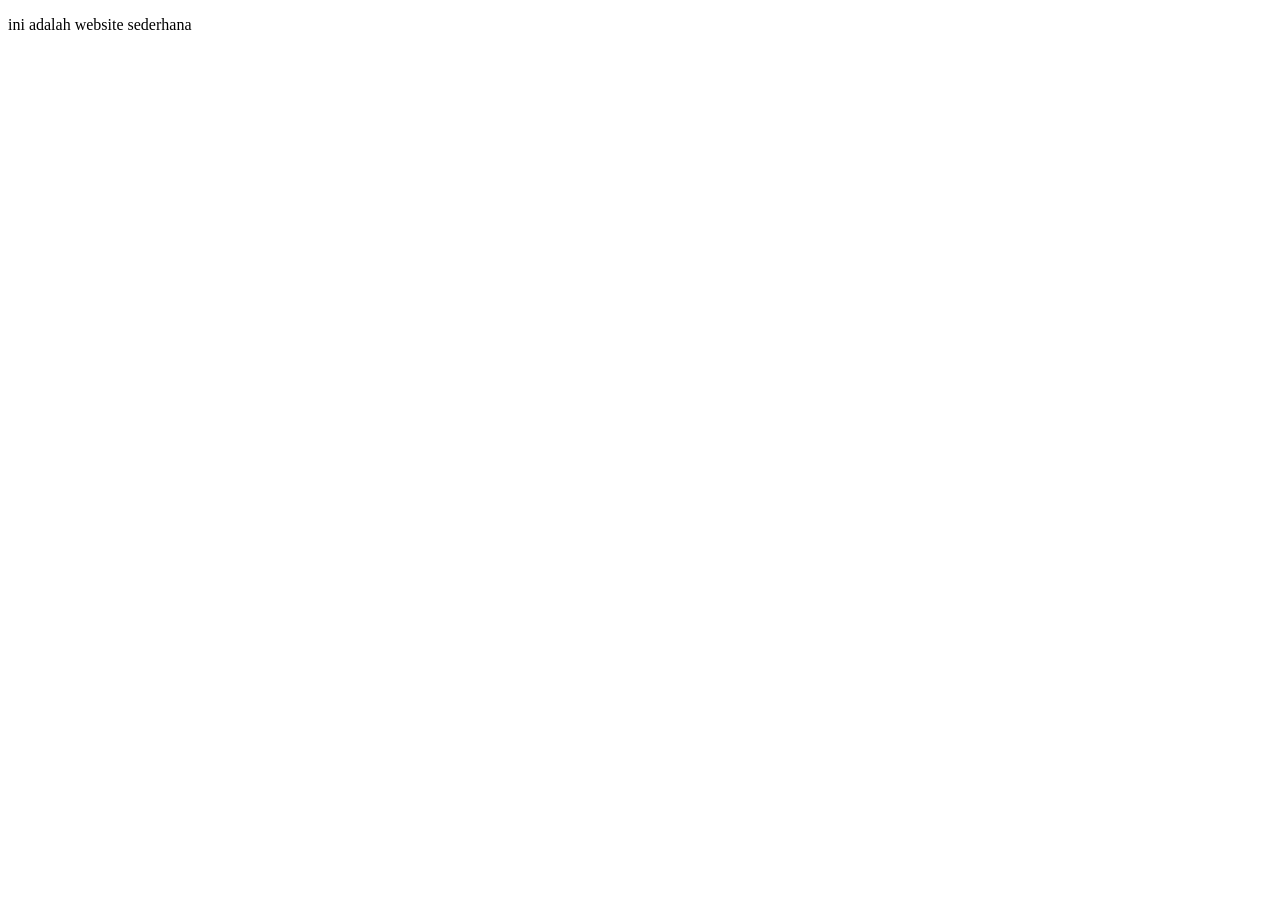
==== about.html @ a8e4a369 "tambahkan contact dan about" ====
<!DOCTYPE html>
<html lang="en">
<head>
    <meta charset="UTF-8">
    <meta name="viewport" content="width=device-width, initial-scale=1.0">
    <title>Document</title>
</head>
<body>
  <p>ini adalah website sederhana</p>  
</body>
</html>
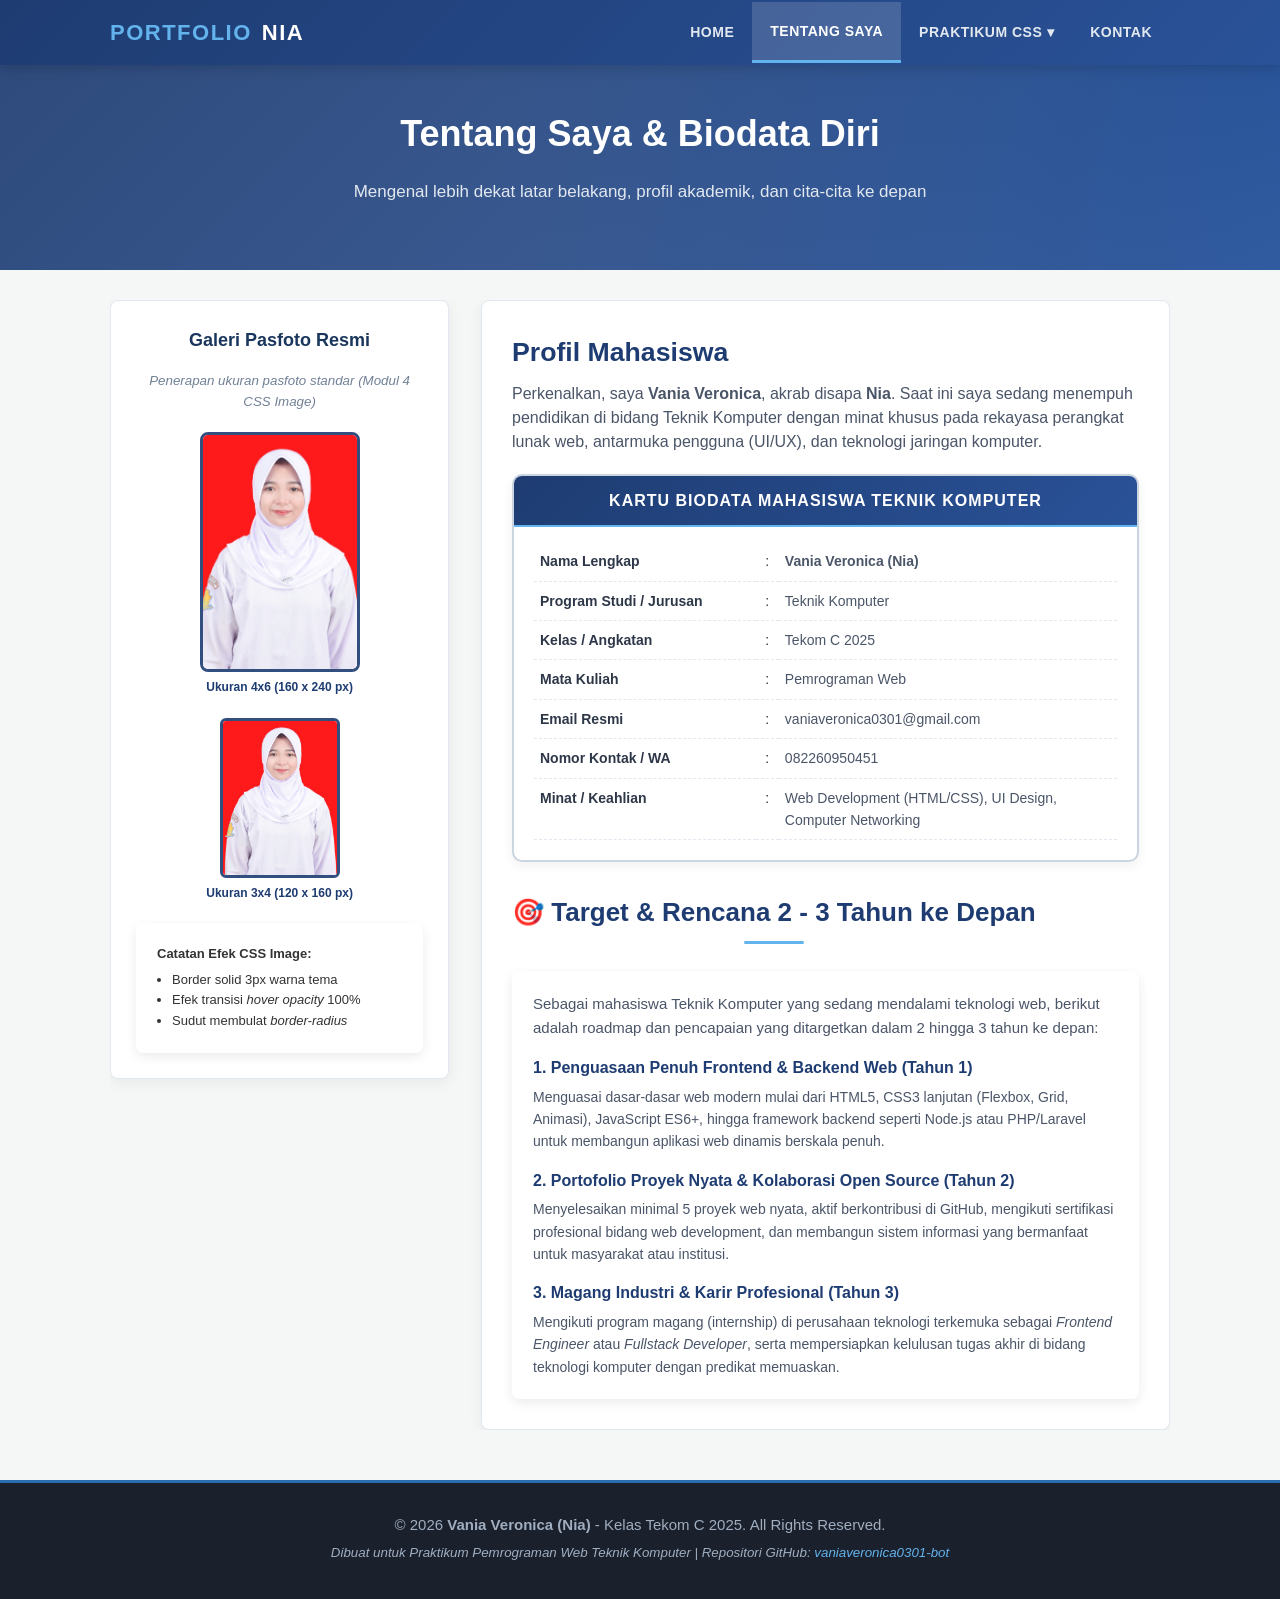
==== commit 7e54e158: "Feat: Implementasi portofolio lengkap sesuai Modul CSS 3, 4, 5, 6 dan pembaruan README.md" ====
--- a/about.html
+++ b/about.html
@@ -1,11 +1,160 @@
 <!DOCTYPE html>
-<html lang="en">
+<html lang="id">
 <head>
     <meta charset="UTF-8">
     <meta name="viewport" content="width=device-width, initial-scale=1.0">
-    <title>Document</title>
+    <title>Tentang Saya - Vania Veronica (Nia)</title>
+    <!-- Menghubungkan file CSS Eksternal (Modul 3 & 4) -->
+    <link rel="stylesheet" href="style.css" type="text/css">
 </head>
 <body>
-  <p>ini adalah website sederhana</p>  
+
+    <!-- Header & Dropdown Navigation Bar (Modul 5 & Modul 6) -->
+    <div id="header-wrapper">
+        <div class="nav-container">
+            <div class="brand-logo">
+                <span>PORTFOLIO</span> NIA
+            </div>
+            <!-- Menu Navigasi Bertingkat (Modul 6) -->
+            <ul id="menu">
+                <li><a href="index.html">Home</a></li>
+                <li><a href="about.html" class="active">Tentang Saya</a></li>
+                <li>
+                    <a href="portfolio.html">Praktikum CSS ▾</a>
+                    <ul>
+                        <li><a href="portfolio.html#modul3">Modul 3 (Selector)</a></li>
+                        <li><a href="portfolio.html#modul4">Modul 4 (CSS Image)</a></li>
+                        <li><a href="portfolio.html#modul5">Modul 5 (Layout)</a></li>
+                        <li><a href="portfolio.html#modul6">Modul 6 (Dropdown)</a></li>
+                    </ul>
+                </li>
+                <li><a href="contact.html">Kontak</a></li>
+            </ul>
+        </div>
+    </div>
+
+    <!-- Hero Section / Sub-Header -->
+    <div id="hero" style="padding: 40px 20px;">
+        <div class="hero-content">
+            <h1>Tentang Saya & Biodata Diri</h1>
+            <p>Mengenal lebih dekat latar belakang, profil akademik, dan cita-cita ke depan</p>
+        </div>
+    </div>
+
+    <!-- Wrapper Utama (Modul 3 & Modul 5) -->
+    <div id="wrapper">
+
+        <!-- Layout 2 Kolom (Modul 5) -->
+        <div class="layout-2-kolom clearfix">
+            
+            <!-- Kolom Kiri: Galeri Pasfoto Standar (Modul 4: Tugas Mandiri) -->
+            <div id="leftcolumn">
+                <h3 style="text-align: center; margin-bottom: 15px;">Galeri Pasfoto Resmi</h3>
+                <p class="infotext" style="text-align: center; margin-bottom: 20px;">Penerapan ukuran pasfoto standar (Modul 4 CSS Image)</p>
+
+                <!-- Ukuran Pasfoto 4x6 (Modul 4) -->
+                <div style="text-align: center; margin-bottom: 20px;">
+                    <img src="assets/images/profile.jpg" alt="Pasfoto 4x6 Vania Veronica" class="img-portfolio pasfoto-4x6">
+                    <p style="font-size: 12px; margin-top: 6px; font-weight: bold; color: #1e3c72;">Ukuran 4x6 (160 x 240 px)</p>
+                </div>
+
+                <!-- Ukuran Pasfoto 3x4 (Modul 4) -->
+                <div style="text-align: center; margin-bottom: 20px;">
+                    <img src="assets/images/profile.jpg" alt="Pasfoto 3x4 Vania Veronica" class="img-portfolio pasfoto-3x4">
+                    <p style="font-size: 12px; margin-top: 6px; font-weight: bold; color: #1e3c72;">Ukuran 3x4 (120 x 160 px)</p>
+                </div>
+
+                <div class="box-transparan" style="font-size: 13px;">
+                    <b>Catatan Efek CSS Image:</b>
+                    <ul style="padding-left: 15px; margin-top: 5px;">
+                        <li>Border solid 3px warna tema</li>
+                        <li>Efek transisi <i>hover opacity</i> 100%</li>
+                        <li>Sudut membulat <i>border-radius</i></li>
+                    </ul>
+                </div>
+            </div>
+
+            <!-- Kolom Kanan: Detail Biodata & Rencana Masa Depan -->
+            <div id="rightcolumn">
+                <span class="headlines">Profil Mahasiswa</span><br>
+                <div class="sublines" style="margin-bottom: 20px;">
+                    Perkenalkan, saya <b>Vania Veronica</b>, akrab disapa <b>Nia</b>. Saat ini saya sedang menempuh pendidikan di bidang Teknik Komputer dengan minat khusus pada rekayasa perangkat lunak web, antarmuka pengguna (UI/UX), dan teknologi jaringan komputer.
+                </div>
+
+                <!-- Kartu Biodata Format KTP / KK (Modul 3 & 4 Tugas Mandiri) -->
+                <div class="card-identitas" style="margin-bottom: 30px;">
+                    <div class="card-header-id">
+                        <h3>KARTU BIODATA MAHASISWA TEKNIK KOMPUTER</h3>
+                    </div>
+                    <table class="table-biodata">
+                        <tr>
+                            <td class="label">Nama Lengkap</td>
+                            <td class="colon">:</td>
+                            <td class="value"><b>Vania Veronica (Nia)</b></td>
+                        </tr>
+                        <tr>
+                            <td class="label">Program Studi / Jurusan</td>
+                            <td class="colon">:</td>
+                            <td class="value">Teknik Komputer</td>
+                        </tr>
+                        <tr>
+                            <td class="label">Kelas / Angkatan</td>
+                            <td class="colon">:</td>
+                            <td class="value">Tekom C 2025</td>
+                        </tr>
+                        <tr>
+                            <td class="label">Mata Kuliah</td>
+                            <td class="colon">:</td>
+                            <td class="value">Pemrograman Web</td>
+                        </tr>
+                        <tr>
+                            <td class="label">Email Resmi</td>
+                            <td class="colon">:</td>
+                            <td class="value">vaniaveronica0301@gmail.com</td>
+                        </tr>
+                        <tr>
+                            <td class="label">Nomor Kontak / WA</td>
+                            <td class="colon">:</td>
+                            <td class="value">082260950451</td>
+                        </tr>
+                        <tr>
+                            <td class="label">Minat / Keahlian</td>
+                            <td class="colon">:</td>
+                            <td class="value">Web Development (HTML/CSS), UI Design, Computer Networking</td>
+                        </tr>
+                    </table>
+                </div>
+
+                <!-- Rencana dan Target 2-3 Tahun ke Depan (Modul 3: Tugas Mandiri No. 3) -->
+                <div class="section-title" style="text-align: left; margin-bottom: 15px;">
+                    <h2>🎯 Target & Rencana 2 - 3 Tahun ke Depan</h2>
+                </div>
+
+                <div class="box-transparan">
+                    <p>Sebagai mahasiswa Teknik Komputer yang sedang mendalami teknologi web, berikut adalah roadmap dan pencapaian yang ditargetkan dalam 2 hingga 3 tahun ke depan:</p>
+                    
+                    <div style="margin-top: 15px;">
+                        <h4 style="color: #1e3c72; margin-bottom: 5px;">1. Penguasaan Penuh Frontend & Backend Web (Tahun 1)</h4>
+                        <p style="font-size: 14px; margin-bottom: 15px;">Menguasai dasar-dasar web modern mulai dari HTML5, CSS3 lanjutan (Flexbox, Grid, Animasi), JavaScript ES6+, hingga framework backend seperti Node.js atau PHP/Laravel untuk membangun aplikasi web dinamis berskala penuh.</p>
+
+                        <h4 style="color: #1e3c72; margin-bottom: 5px;">2. Portofolio Proyek Nyata & Kolaborasi Open Source (Tahun 2)</h4>
+                        <p style="font-size: 14px; margin-bottom: 15px;">Menyelesaikan minimal 5 proyek web nyata, aktif berkontribusi di GitHub, mengikuti sertifikasi profesional bidang web development, dan membangun sistem informasi yang bermanfaat untuk masyarakat atau institusi.</p>
+
+                        <h4 style="color: #1e3c72; margin-bottom: 5px;">3. Magang Industri & Karir Profesional (Tahun 3)</h4>
+                        <p style="font-size: 14px; margin-bottom: 0;">Mengikuti program magang (internship) di perusahaan teknologi terkemuka sebagai <i>Frontend Engineer</i> atau <i>Fullstack Developer</i>, serta mempersiapkan kelulusan tugas akhir di bidang teknologi komputer dengan predikat memuaskan.</p>
+                    </div>
+                </div>
+
+            </div>
+        </div>
+
+    </div>
+
+    <!-- Footer -->
+    <div id="footer">
+        <p>&copy; 2026 <b>Vania Veronica (Nia)</b> - Kelas Tekom C 2025. All Rights Reserved.</p>
+        <p class="infotext">Dibuat untuk Praktikum Pemrograman Web Teknik Komputer | Repositori GitHub: <a href="https://github.com/vaniaveronica0301-bot/vaniaveronica0301-bot" target="_blank">vaniaveronica0301-bot</a></p>
+    </div>
+
 </body>
 </html>
--- a/style.css
+++ b/style.css
@@ -0,0 +1,726 @@
+/* ==========================================================================
+   PORTFOLIO STYLESHEET - VANIA VERONICA (NIA)
+   Penerapan Lengkap Kaidah CSS:
+   - MODUL 3: Selector (HTML, Class, ID, Grouping), Span, Div, CSS Eksternal
+   - MODUL 4: CSS Image (Border, Dimensions 3x4, 4x6, 10x15, Opacity, Box Transparan, Background)
+   - MODUL 5: CSS Navigasi & Layout (Navigasi Horizontal/Vertikal, Layout 2 & 3 Kolom)
+   - MODUL 6: Dropdown Navigasi, Linear Gradient, Border Radius, Transitions
+   ========================================================================== */
+
+/* --------------------------------------------------------------------------
+   1. RESET & DASAR ELEMEN (MODUL 3: Selector HTML & Grouping)
+   -------------------------------------------------------------------------- */
+* {
+    box-sizing: border-box;
+    margin: 0;
+    padding: 0;
+}
+
+body {
+    font-family: 'Century Gothic', 'Segoe UI', Tahoma, Geneva, Verdana, sans-serif;
+    background-color: #f4f7f6;
+    color: #333333;
+    line-height: 1.6;
+    min-height: 100vh;
+}
+
+/* Grouping Selector untuk teks dan heading */
+h1, h2, h3, h4, h5, h6 {
+    font-family: 'Segoe UI', Arial, sans-serif;
+    color: #1a365d;
+    margin-bottom: 12px;
+}
+
+h1 { font-size: 28px; }
+h2 { font-size: 22px; }
+h3 { font-size: 18px; }
+
+p {
+    margin-bottom: 15px;
+    font-size: 15px;
+    color: #4a5568;
+}
+
+a {
+    color: #2b6cb0;
+    text-decoration: none;
+    transition: color 0.25s ease-in-out;
+}
+
+a:hover {
+    color: #1a365d;
+}
+
+/* Modul 3: Selector Class untuk Headline & Sublines */
+.headlines, .sublines, .infotext {
+    font-family: 'Segoe UI', Arial, sans-serif;
+}
+
+.headlines {
+    font-size: 20pt;
+    font-weight: bold;
+    color: #1e3c72;
+    display: inline-block;
+    margin-bottom: 8px;
+}
+
+.sublines {
+    font-size: 12pt;
+    color: #4a5568;
+    line-height: 1.5;
+}
+
+.infotext {
+    font-size: 10pt;
+    color: #718096;
+    font-style: italic;
+}
+
+/* --------------------------------------------------------------------------
+   2. HEADER & DROP-DOWN NAVBAR (MODUL 5 & MODUL 6)
+   -------------------------------------------------------------------------- */
+#header-wrapper {
+    width: 100%;
+    background: #1e3c72;
+    background: -webkit-linear-gradient(top, #1e3c72 0%, #2a5298 100%);
+    background: -moz-linear-gradient(top, #1e3c72 0%, #2a5298 100%);
+    background: linear-gradient(135deg, #1e3c72 0%, #2a5298 100%);
+    box-shadow: 0 4px 12px rgba(0,0,0,0.15);
+    position: sticky;
+    top: 0;
+    z-index: 999;
+}
+
+.nav-container {
+    max-width: 1100px;
+    margin: 0 auto;
+    display: flex;
+    justify-content: space-between;
+    align-items: center;
+    padding: 0 20px;
+}
+
+.brand-logo {
+    color: #ffffff;
+    font-size: 22px;
+    font-weight: bold;
+    text-transform: uppercase;
+    letter-spacing: 1.5px;
+    padding: 15px 0;
+    display: flex;
+    align-items: center;
+    gap: 10px;
+}
+
+.brand-logo span {
+    color: #63b3ed;
+}
+
+/* Modul 6: Multi-level Navbar Dropdown */
+#menu, #menu li, #menu ul, #menu a {
+    margin: 0;
+    padding: 0;
+    border: none;
+    outline: none;
+}
+
+#menu {
+    list-style-type: none;
+    display: flex;
+    align-items: center;
+}
+
+#menu li {
+    position: relative;
+    list-style: none;
+    float: left;
+    display: block;
+}
+
+#menu li a {
+    display: block;
+    padding: 18px 18px;
+    font-size: 14px;
+    font-weight: bold;
+    color: #e2e8f0;
+    text-decoration: none;
+    text-transform: uppercase;
+    letter-spacing: 0.5px;
+    -webkit-transition: all .25s ease-in-out;
+    -moz-transition: all .25s ease-in-out;
+    transition: all .25s ease-in-out;
+}
+
+#menu li:hover > a,
+#menu li a.active {
+    background-color: rgba(255, 255, 255, 0.15);
+    color: #ffffff;
+    border-bottom: 3px solid #63b3ed;
+}
+
+/* Modul 6: Dropdown Sub-menu */
+#menu ul {
+    position: absolute;
+    top: 100%;
+    left: 0;
+    min-width: 180px;
+    background: #2a5298;
+    background: linear-gradient(180deg, #2a5298 0%, #1e3c72 100%);
+    box-shadow: 0 8px 16px rgba(0,0,0,0.25);
+    -webkit-border-radius: 0 0 6px 6px;
+    -moz-border-radius: 0 0 6px 6px;
+    border-radius: 0 0 6px 6px;
+    opacity: 0;
+    visibility: hidden;
+    transform: translateY(10px);
+    -webkit-transition: all .3s ease;
+    transition: all .3s ease;
+    z-index: 1000;
+}
+
+#menu li:hover > ul {
+    opacity: 1;
+    visibility: visible;
+    transform: translateY(0);
+}
+
+#menu ul li {
+    float: none;
+    display: block;
+    width: 100%;
+}
+
+#menu ul li a {
+    padding: 12px 20px;
+    font-size: 13px;
+    text-transform: none;
+    border-left: none;
+    border-right: none;
+    border-bottom: 1px solid rgba(255,255,255,0.08);
+}
+
+#menu ul li a:hover {
+    background: #63b3ed;
+    color: #1a365d;
+    padding-left: 25px;
+    border-bottom: 1px solid rgba(255,255,255,0.08);
+}
+
+#menu ul li:last-child a {
+    border-bottom: none;
+}
+
+/* --------------------------------------------------------------------------
+   3. HERO BANNER & BACKGROUND (MODUL 4: CSS Image & Background)
+   -------------------------------------------------------------------------- */
+#hero {
+    background-color: #1a202c;
+    background: linear-gradient(135deg, rgba(30, 60, 114, 0.92) 0%, rgba(42, 82, 152, 0.88) 100%), 
+                radial-gradient(circle at top right, #3182ce, transparent 60%);
+    color: #ffffff;
+    padding: 60px 20px;
+    text-align: center;
+}
+
+.hero-content {
+    max-width: 800px;
+    margin: 0 auto;
+}
+
+.hero-badge {
+    background-color: #ebf8ff;
+    color: #2b6cb0;
+    padding: 6px 16px;
+    -webkit-border-radius: 20px;
+    border-radius: 20px;
+    font-size: 13px;
+    font-weight: bold;
+    display: inline-block;
+    margin-bottom: 15px;
+}
+
+#hero h1 {
+    color: #ffffff;
+    font-size: 36px;
+    margin-bottom: 15px;
+}
+
+#hero p {
+    color: #e2e8f0;
+    font-size: 17px;
+    margin-bottom: 25px;
+}
+
+/* --------------------------------------------------------------------------
+   4. CONTAINER UTAMA & WRAPPER (MODUL 3 & MODUL 5)
+   -------------------------------------------------------------------------- */
+#wrapper {
+    max-width: 1100px;
+    margin: 30px auto;
+    padding: 0 20px;
+    min-height: 500px;
+}
+
+.section-title {
+    text-align: center;
+    margin-bottom: 30px;
+}
+
+.section-title h2 {
+    font-size: 26px;
+    color: #1e3c72;
+    position: relative;
+    display: inline-block;
+    padding-bottom: 10px;
+}
+
+.section-title h2::after {
+    content: '';
+    position: absolute;
+    bottom: 0;
+    left: 50%;
+    transform: translateX(-50%);
+    width: 60px;
+    height: 3px;
+    background: #63b3ed;
+    -webkit-border-radius: 2px;
+    border-radius: 2px;
+}
+
+/* --------------------------------------------------------------------------
+   5. LAYOUT 2 KOLOM (MODUL 5: CSS Navigasi & Layout)
+   -------------------------------------------------------------------------- */
+.layout-2-kolom {
+    overflow: hidden;
+    margin-bottom: 40px;
+}
+
+#leftcolumn {
+    float: left;
+    width: 32%;
+    background-color: #ffffff;
+    padding: 25px;
+    -webkit-border-radius: 8px;
+    border-radius: 8px;
+    box-shadow: 0 4px 15px rgba(0,0,0,0.06);
+    border: 1px solid #e2e8f0;
+}
+
+#rightcolumn {
+    float: right;
+    width: 65%;
+    background-color: #ffffff;
+    padding: 30px;
+    -webkit-border-radius: 8px;
+    border-radius: 8px;
+    box-shadow: 0 4px 15px rgba(0,0,0,0.06);
+    border: 1px solid #e2e8f0;
+}
+
+/* --------------------------------------------------------------------------
+   6. LAYOUT 3 KOLOM (MODUL 5: CSS Navigasi & Layout)
+   -------------------------------------------------------------------------- */
+.layout-3-kolom {
+    overflow: hidden;
+    margin-bottom: 40px;
+}
+
+#sidebar-kiri {
+    float: left;
+    width: 31%;
+    margin-right: 3.5%;
+    background-color: #ffffff;
+    padding: 22px;
+    -webkit-border-radius: 8px;
+    border-radius: 8px;
+    box-shadow: 0 4px 15px rgba(0,0,0,0.06);
+    border: 1px solid #e2e8f0;
+    min-height: 320px;
+}
+
+#sidebar-tengah-atau-badan {
+    float: left;
+    width: 31%;
+    margin-right: 3.5%;
+    background-color: #ffffff;
+    padding: 22px;
+    -webkit-border-radius: 8px;
+    border-radius: 8px;
+    box-shadow: 0 4px 15px rgba(0,0,0,0.06);
+    border: 1px solid #e2e8f0;
+    min-height: 320px;
+}
+
+#sidebar-kanan {
+    float: left;
+    width: 31%;
+    background-color: #ffffff;
+    padding: 22px;
+    -webkit-border-radius: 8px;
+    border-radius: 8px;
+    box-shadow: 0 4px 15px rgba(0,0,0,0.06);
+    border: 1px solid #e2e8f0;
+    min-height: 320px;
+}
+
+/* Clearfix untuk floating elements */
+.clearfix::after {
+    content: "";
+    clear: both;
+    display: table;
+}
+
+/* --------------------------------------------------------------------------
+   7. CSS IMAGE & FOTO UKURAN STANDAR (MODUL 4)
+   -------------------------------------------------------------------------- */
+/* Border dan efek hover opacity */
+.img-portfolio {
+    border: 3px solid #2b6cb0;
+    -webkit-border-radius: 6px;
+    border-radius: 6px;
+    opacity: 0.90;
+    -webkit-transition: opacity 0.3s ease, transform 0.3s ease, border-color 0.3s ease;
+    transition: opacity 0.3s ease, transform 0.3s ease, border-color 0.3s ease;
+    display: block;
+    margin: 0 auto;
+}
+
+.img-portfolio:hover {
+    opacity: 1.0;
+    border-color: #63b3ed;
+    transform: scale(1.02);
+}
+
+/* Modul 4: Ukuran Pasfoto Standar (3x4, 4x6, 10x15) */
+.pasfoto-3x4 {
+    width: 120px;
+    height: 160px;
+    object-fit: cover;
+    border: 3px solid #1e3c72;
+    -webkit-border-radius: 6px;
+    border-radius: 6px;
+}
+
+.pasfoto-4x6 {
+    width: 160px;
+    height: 240px;
+    object-fit: cover;
+    border: 3px solid #1e3c72;
+    -webkit-border-radius: 8px;
+    border-radius: 8px;
+}
+
+.pasfoto-10x15 {
+    width: 200px;
+    height: 300px;
+    object-fit: cover;
+    border: 3px solid #1e3c72;
+    -webkit-border-radius: 8px;
+    border-radius: 8px;
+}
+
+.foto-profil-avatar {
+    width: 150px;
+    height: 190px;
+    object-fit: cover;
+    border: 3px solid #2b6cb0;
+    -webkit-border-radius: 8px;
+    border-radius: 8px;
+    margin: 0 auto 15px auto;
+    display: block;
+    box-shadow: 0 4px 10px rgba(0,0,0,0.15);
+    opacity: 0.95;
+    transition: all 0.3s ease;
+}
+
+.foto-profil-avatar:hover {
+    opacity: 1.0;
+    border-color: #63b3ed;
+}
+
+/* --------------------------------------------------------------------------
+   8. BOX TRANSPARAN (MODUL 4: Text di Box Transparan / Glassmorphism)
+   -------------------------------------------------------------------------- */
+.box-transparan {
+    background: rgba(255, 255, 255, 0.85);
+    backdrop-filter: blur(8px);
+    -webkit-backdrop-filter: blur(8px);
+    border: 1px solid rgba(255, 255, 255, 0.3);
+    padding: 20px;
+    -webkit-border-radius: 8px;
+    border-radius: 8px;
+    margin-top: 15px;
+    box-shadow: 0 4px 12px rgba(0,0,0,0.08);
+}
+
+.box-transparan-dark {
+    background: rgba(26, 54, 93, 0.85);
+    backdrop-filter: blur(8px);
+    -webkit-backdrop-filter: blur(8px);
+    color: #ffffff;
+    border: 1px solid rgba(255, 255, 255, 0.2);
+    padding: 20px;
+    -webkit-border-radius: 8px;
+    border-radius: 8px;
+    box-shadow: 0 4px 12px rgba(0,0,0,0.2);
+}
+
+.box-transparan-dark h3, 
+.box-transparan-dark p {
+    color: #ffffff;
+}
+
+/* --------------------------------------------------------------------------
+   9. NAVIGASI VERTIKAL (MODUL 5)
+   -------------------------------------------------------------------------- */
+.nav-vertikal {
+    list-style-type: none;
+    margin: 0;
+    padding: 0;
+}
+
+.nav-vertikal li {
+    margin-bottom: 8px;
+}
+
+.nav-vertikal a {
+    display: block;
+    font-weight: bold;
+    color: #ffffff;
+    background-color: #2b6cb0;
+    padding: 10px 15px;
+    text-decoration: none;
+    text-transform: uppercase;
+    font-size: 13px;
+    -webkit-border-radius: 5px;
+    border-radius: 5px;
+    -webkit-transition: background-color 0.25s ease, transform 0.25s ease;
+    transition: background-color 0.25s ease, transform 0.25s ease;
+}
+
+.nav-vertikal a:hover, 
+.nav-vertikal a:active {
+    background-color: #1e3c72;
+    transform: translateX(4px);
+}
+
+/* --------------------------------------------------------------------------
+   10. KARTU BIODATA / IDENTITAS (MODUL 3 & 4: Tugas Mandiri)
+   -------------------------------------------------------------------------- */
+.card-identitas {
+    background: #ffffff;
+    border: 2px solid #cbd5e0;
+    -webkit-border-radius: 10px;
+    border-radius: 10px;
+    padding: 20px;
+    position: relative;
+    box-shadow: 0 4px 12px rgba(0,0,0,0.06);
+    overflow: hidden;
+}
+
+.card-header-id {
+    background: linear-gradient(135deg, #1e3c72 0%, #2a5298 100%);
+    color: #ffffff;
+    padding: 12px 18px;
+    margin: -20px -20px 15px -20px;
+    text-align: center;
+    border-bottom: 2px solid #63b3ed;
+}
+
+.card-header-id h3 {
+    color: #ffffff;
+    margin: 0;
+    font-size: 16px;
+    letter-spacing: 1px;
+}
+
+.table-biodata {
+    width: 100%;
+    border-collapse: collapse;
+}
+
+.table-biodata td {
+    padding: 8px 6px;
+    font-size: 14px;
+    vertical-align: top;
+    border-bottom: 1px dashed #e2e8f0;
+}
+
+.table-biodata td.label {
+    font-weight: bold;
+    color: #2d3748;
+    width: 38%;
+}
+
+.table-biodata td.colon {
+    width: 4%;
+    text-align: center;
+}
+
+.table-biodata td.value {
+    color: #4a5568;
+    width: 58%;
+}
+
+/* --------------------------------------------------------------------------
+   11. FORM & ELEMEN INTERAKTIF
+   -------------------------------------------------------------------------- */
+.form-group {
+    margin-bottom: 18px;
+}
+
+.form-group label {
+    display: block;
+    font-weight: bold;
+    margin-bottom: 6px;
+    font-size: 14px;
+    color: #2d3748;
+}
+
+.form-control {
+    width: 100%;
+    padding: 10px 14px;
+    border: 1px solid #cbd5e0;
+    -webkit-border-radius: 5px;
+    border-radius: 5px;
+    font-family: inherit;
+    font-size: 14px;
+    transition: border-color 0.25s ease, box-shadow 0.25s ease;
+}
+
+.form-control:focus {
+    outline: none;
+    border-color: #3182ce;
+    box-shadow: 0 0 0 3px rgba(49, 130, 206, 0.2);
+}
+
+.btn-primary {
+    display: inline-block;
+    background: linear-gradient(135deg, #1e3c72 0%, #2b6cb0 100%);
+    color: #ffffff;
+    font-weight: bold;
+    padding: 12px 24px;
+    border: none;
+    -webkit-border-radius: 6px;
+    border-radius: 6px;
+    cursor: pointer;
+    text-transform: uppercase;
+    font-size: 14px;
+    letter-spacing: 0.5px;
+    transition: all 0.25s ease;
+}
+
+.btn-primary:hover {
+    background: linear-gradient(135deg, #1a2e56 0%, #1e3c72 100%);
+    box-shadow: 0 4px 10px rgba(30, 60, 114, 0.3);
+    color: #ffffff;
+}
+
+.btn-secondary {
+    display: inline-block;
+    background-color: #edf2f7;
+    color: #2d3748;
+    font-weight: bold;
+    padding: 12px 24px;
+    border: 1px solid #cbd5e0;
+    -webkit-border-radius: 6px;
+    border-radius: 6px;
+    cursor: pointer;
+    text-transform: uppercase;
+    font-size: 14px;
+    margin-left: 10px;
+    transition: all 0.25s ease;
+}
+
+.btn-secondary:hover {
+    background-color: #e2e8f0;
+    color: #1a202c;
+}
+
+/* --------------------------------------------------------------------------
+   12. BADGE & SKILL CHIPS
+   -------------------------------------------------------------------------- */
+.badge-container {
+    display: flex;
+    flex-wrap: wrap;
+    gap: 8px;
+    margin: 15px 0;
+}
+
+.badge {
+    background-color: #ebf8ff;
+    color: #2b6cb0;
+    border: 1px solid #bee3f8;
+    padding: 5px 12px;
+    -webkit-border-radius: 15px;
+    border-radius: 15px;
+    font-size: 12px;
+    font-weight: bold;
+    display: inline-block;
+}
+
+.badge-green {
+    background-color: #f0fff4;
+    color: #276749;
+    border-color: #c6f6d5;
+}
+
+.badge-purple {
+    background-color: #faf5ff;
+    color: #6b46c1;
+    border-color: #e9d8fd;
+}
+
+/* --------------------------------------------------------------------------
+   13. FOOTER
+   -------------------------------------------------------------------------- */
+#footer {
+    background-color: #1a202c;
+    color: #a0aec0;
+    padding: 30px 20px;
+    text-align: center;
+    font-size: 14px;
+    border-top: 3px solid #2b6cb0;
+    margin-top: 50px;
+}
+
+#footer p {
+    color: #a0aec0;
+    margin-bottom: 5px;
+}
+
+#footer a {
+    color: #63b3ed;
+}
+
+#footer a:hover {
+    color: #ffffff;
+    text-decoration: underline;
+}
+
+/* --------------------------------------------------------------------------
+   14. RESPONSIVE DESIGN MEDIA QUERIES
+   -------------------------------------------------------------------------- */
+@media (max-width: 768px) {
+    .nav-container {
+        flex-direction: column;
+    }
+    
+    #menu {
+        flex-wrap: wrap;
+        justify-content: center;
+    }
+
+    #leftcolumn, #rightcolumn {
+        float: none;
+        width: 100%;
+        margin-bottom: 20px;
+    }
+
+    #sidebar-kiri, #sidebar-tengah-atau-badan, #sidebar-kanan {
+        float: none;
+        width: 100%;
+        margin-right: 0;
+        margin-bottom: 20px;
+    }
+}
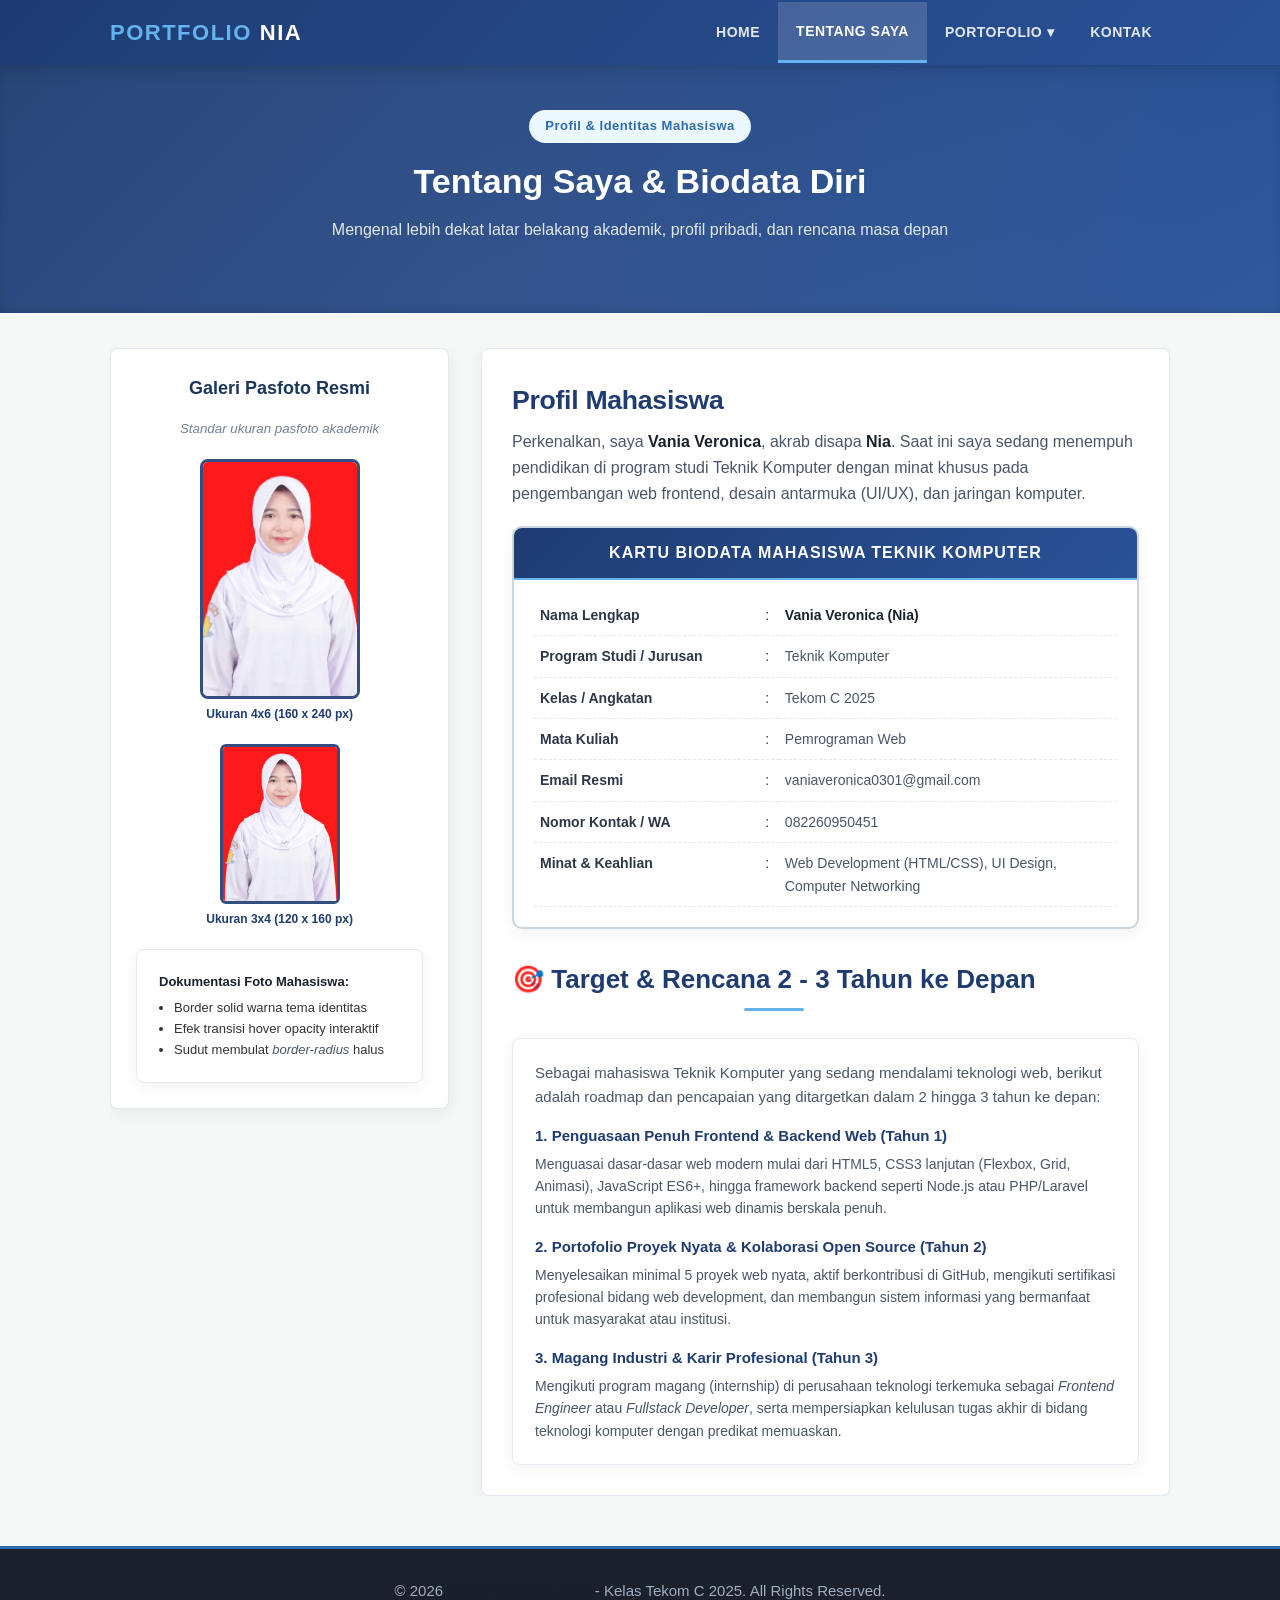
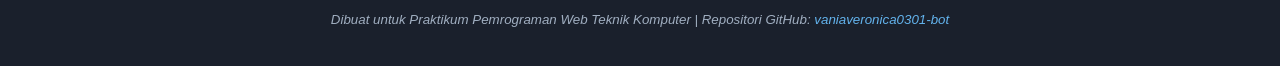
==== commit efe86752: "Update tampilan portofolio sesuai konsep CSS Modul 3-6 tanpa output modul mentah" ====
--- a/about.html
+++ b/about.html
@@ -3,8 +3,8 @@
 <head>
     <meta charset="UTF-8">
     <meta name="viewport" content="width=device-width, initial-scale=1.0">
-    <title>Tentang Saya - Vania Veronica (Nia)</title>
-    <!-- Menghubungkan file CSS Eksternal (Modul 3 & 4) -->
+    <title>Tentang Saya - Vania Veronica (Nia) | Teknik Komputer</title>
+    <!-- Menghubungkan file CSS Eksternal (Modul 3 & Modul 4) -->
     <link rel="stylesheet" href="style.css" type="text/css">
 </head>
 <body>
@@ -20,12 +20,12 @@
                 <li><a href="index.html">Home</a></li>
                 <li><a href="about.html" class="active">Tentang Saya</a></li>
                 <li>
-                    <a href="portfolio.html">Praktikum CSS ▾</a>
+                    <a href="portfolio.html">Portofolio ▾</a>
                     <ul>
-                        <li><a href="portfolio.html#modul3">Modul 3 (Selector)</a></li>
-                        <li><a href="portfolio.html#modul4">Modul 4 (CSS Image)</a></li>
-                        <li><a href="portfolio.html#modul5">Modul 5 (Layout)</a></li>
-                        <li><a href="portfolio.html#modul6">Modul 6 (Dropdown)</a></li>
+                        <li><a href="portfolio.html#proyek-web">Proyek Web</a></li>
+                        <li><a href="portfolio.html#desain-ui">Desain & Layout</a></li>
+                        <li><a href="portfolio.html#galeri-foto">Galeri Pasfoto</a></li>
+                        <li><a href="portfolio.html#sistem-informasi">Sistem Informasi</a></li>
                     </ul>
                 </li>
                 <li><a href="contact.html">Kontak</a></li>
@@ -33,43 +33,45 @@
         </div>
     </div>
 
-    <!-- Hero Section / Sub-Header -->
-    <div id="hero" style="padding: 40px 20px;">
+    <!-- Hero Section / Sub-Header (Modul 4 & Modul 6) -->
+    <div id="hero" style="padding: 45px 20px;">
         <div class="hero-content">
+            <span class="hero-badge">Profil & Identitas Mahasiswa</span>
             <h1>Tentang Saya & Biodata Diri</h1>
-            <p>Mengenal lebih dekat latar belakang, profil akademik, dan cita-cita ke depan</p>
+            <p>Mengenal lebih dekat latar belakang akademik, profil pribadi, dan rencana masa depan</p>
         </div>
     </div>
 
     <!-- Wrapper Utama (Modul 3 & Modul 5) -->
     <div id="wrapper">
 
-        <!-- Layout 2 Kolom (Modul 5) -->
+        <!-- Layout 2 Kolom (Modul 5: Float Layout) -->
         <div class="layout-2-kolom clearfix">
             
-            <!-- Kolom Kiri: Galeri Pasfoto Standar (Modul 4: Tugas Mandiri) -->
+            <!-- Kolom Kiri: Galeri Pasfoto Standar (Modul 4: CSS Image) -->
             <div id="leftcolumn">
                 <h3 style="text-align: center; margin-bottom: 15px;">Galeri Pasfoto Resmi</h3>
-                <p class="infotext" style="text-align: center; margin-bottom: 20px;">Penerapan ukuran pasfoto standar (Modul 4 CSS Image)</p>
+                <p class="infotext" style="text-align: center; margin-bottom: 20px;">Standar ukuran pasfoto akademik</p>
 
-                <!-- Ukuran Pasfoto 4x6 (Modul 4) -->
+                <!-- Ukuran Pasfoto 4x6 (Modul 4: 160x240px) -->
                 <div style="text-align: center; margin-bottom: 20px;">
                     <img src="assets/images/profile.jpg" alt="Pasfoto 4x6 Vania Veronica" class="img-portfolio pasfoto-4x6">
                     <p style="font-size: 12px; margin-top: 6px; font-weight: bold; color: #1e3c72;">Ukuran 4x6 (160 x 240 px)</p>
                 </div>
 
-                <!-- Ukuran Pasfoto 3x4 (Modul 4) -->
+                <!-- Ukuran Pasfoto 3x4 (Modul 4: 120x160px) -->
                 <div style="text-align: center; margin-bottom: 20px;">
                     <img src="assets/images/profile.jpg" alt="Pasfoto 3x4 Vania Veronica" class="img-portfolio pasfoto-3x4">
                     <p style="font-size: 12px; margin-top: 6px; font-weight: bold; color: #1e3c72;">Ukuran 3x4 (120 x 160 px)</p>
                 </div>
 
+                <!-- Box Transparan Informasi Foto (Modul 4) -->
                 <div class="box-transparan" style="font-size: 13px;">
-                    <b>Catatan Efek CSS Image:</b>
-                    <ul style="padding-left: 15px; margin-top: 5px;">
-                        <li>Border solid 3px warna tema</li>
-                        <li>Efek transisi <i>hover opacity</i> 100%</li>
-                        <li>Sudut membulat <i>border-radius</i></li>
+                    <b>Dokumentasi Foto Mahasiswa:</b>
+                    <ul style="padding-left: 15px; margin-top: 5px; line-height: 1.6;">
+                        <li>Border solid warna tema identitas</li>
+                        <li>Efek transisi hover opacity interaktif</li>
+                        <li>Sudut membulat <i>border-radius</i> halus</li>
                     </ul>
                 </div>
             </div>
@@ -78,10 +80,10 @@
             <div id="rightcolumn">
                 <span class="headlines">Profil Mahasiswa</span><br>
                 <div class="sublines" style="margin-bottom: 20px;">
-                    Perkenalkan, saya <b>Vania Veronica</b>, akrab disapa <b>Nia</b>. Saat ini saya sedang menempuh pendidikan di bidang Teknik Komputer dengan minat khusus pada rekayasa perangkat lunak web, antarmuka pengguna (UI/UX), dan teknologi jaringan komputer.
+                    Perkenalkan, saya <b>Vania Veronica</b>, akrab disapa <b>Nia</b>. Saat ini saya sedang menempuh pendidikan di program studi Teknik Komputer dengan minat khusus pada pengembangan web frontend, desain antarmuka (UI/UX), dan jaringan komputer.
                 </div>
 
-                <!-- Kartu Biodata Format KTP / KK (Modul 3 & 4 Tugas Mandiri) -->
+                <!-- Kartu Biodata Format Identitas / KTP (Modul 3 & Modul 4) -->
                 <div class="card-identitas" style="margin-bottom: 30px;">
                     <div class="card-header-id">
                         <h3>KARTU BIODATA MAHASISWA TEKNIK KOMPUTER</h3>
@@ -118,14 +120,14 @@
                             <td class="value">082260950451</td>
                         </tr>
                         <tr>
-                            <td class="label">Minat / Keahlian</td>
+                            <td class="label">Minat & Keahlian</td>
                             <td class="colon">:</td>
                             <td class="value">Web Development (HTML/CSS), UI Design, Computer Networking</td>
                         </tr>
                     </table>
                 </div>
 
-                <!-- Rencana dan Target 2-3 Tahun ke Depan (Modul 3: Tugas Mandiri No. 3) -->
+                <!-- Target dan Rencana 2-3 Tahun ke Depan (Modul 3: Tugas Mandiri) -->
                 <div class="section-title" style="text-align: left; margin-bottom: 15px;">
                     <h2>🎯 Target & Rencana 2 - 3 Tahun ke Depan</h2>
                 </div>
@@ -150,7 +152,7 @@
 
     </div>
 
-    <!-- Footer -->
+    <!-- Footer (Modul 3 & Modul 5) -->
     <div id="footer">
         <p>&copy; 2026 <b>Vania Veronica (Nia)</b> - Kelas Tekom C 2025. All Rights Reserved.</p>
         <p class="infotext">Dibuat untuk Praktikum Pemrograman Web Teknik Komputer | Repositori GitHub: <a href="https://github.com/vaniaveronica0301-bot/vaniaveronica0301-bot" target="_blank">vaniaveronica0301-bot</a></p>
--- a/style.css
+++ b/style.css
@@ -1,10 +1,12 @@
 /* ==========================================================================
    PORTFOLIO STYLESHEET - VANIA VERONICA (NIA)
-   Penerapan Lengkap Kaidah CSS:
-   - MODUL 3: Selector (HTML, Class, ID, Grouping), Span, Div, CSS Eksternal
-   - MODUL 4: CSS Image (Border, Dimensions 3x4, 4x6, 10x15, Opacity, Box Transparan, Background)
-   - MODUL 5: CSS Navigasi & Layout (Navigasi Horizontal/Vertikal, Layout 2 & 3 Kolom)
-   - MODUL 6: Dropdown Navigasi, Linear Gradient, Border Radius, Transitions
+   Teknik Komputer - Pemrograman Web
+
+   PENERAPAN KAIDAH CSS MODUL:
+   - MODUL 3: Selector (HTML, Class, ID, Grouping), Span (inline), Div (block layer), External CSS
+   - MODUL 4: CSS Image (Border solid 3px, Dimensi Pasfoto 3x4, 4x6, 10x15, Hover Opacity, Box Transparan, Background & Gradients)
+   - MODUL 5: CSS Navigasi & Layout (Navigasi Vertikal, Navigasi Horizontal, Layout 2 Kolom & Layout 3 Kolom via Float)
+   - MODUL 6: Dropdown Navigasi Bertingkat, CSS Linear Gradient, Border Radius (Rounded Corners), CSS Transitions
    ========================================================================== */
 
 /* --------------------------------------------------------------------------
@@ -24,16 +26,18 @@
     min-height: 100vh;
 }
 
-/* Grouping Selector untuk teks dan heading */
+/* Grouping Selector untuk Heading (Modul 3) */
 h1, h2, h3, h4, h5, h6 {
     font-family: 'Segoe UI', Arial, sans-serif;
     color: #1a365d;
     margin-bottom: 12px;
+    font-weight: 700;
 }
 
 h1 { font-size: 28px; }
 h2 { font-size: 22px; }
 h3 { font-size: 18px; }
+h4 { font-size: 15px; }
 
 p {
     margin-bottom: 15px;
@@ -41,9 +45,19 @@
     color: #4a5568;
 }
 
+b {
+    color: #1a202c;
+}
+
+i {
+    color: #4a5568;
+}
+
 a {
     color: #2b6cb0;
     text-decoration: none;
+    -webkit-transition: color 0.25s ease-in-out;
+    -moz-transition: color 0.25s ease-in-out;
     transition: color 0.25s ease-in-out;
 }
 
@@ -51,7 +65,7 @@
     color: #1a365d;
 }
 
-/* Modul 3: Selector Class untuk Headline & Sublines */
+/* Selector Class untuk Tipografi & Judul Halaman (Modul 3) */
 .headlines, .sublines, .infotext {
     font-family: 'Segoe UI', Arial, sans-serif;
 }
@@ -62,12 +76,14 @@
     color: #1e3c72;
     display: inline-block;
     margin-bottom: 8px;
+    letter-spacing: -0.3px;
 }
 
 .sublines {
     font-size: 12pt;
     color: #4a5568;
-    line-height: 1.5;
+    line-height: 1.6;
+    margin-bottom: 15px;
 }
 
 .infotext {
@@ -77,18 +93,20 @@
 }
 
 /* --------------------------------------------------------------------------
-   2. HEADER & DROP-DOWN NAVBAR (MODUL 5 & MODUL 6)
+   2. HEADER & MULTI-LEVEL DROPDOWN NAVBAR (MODUL 5 & MODUL 6)
    -------------------------------------------------------------------------- */
 #header-wrapper {
     width: 100%;
     background: #1e3c72;
     background: -webkit-linear-gradient(top, #1e3c72 0%, #2a5298 100%);
     background: -moz-linear-gradient(top, #1e3c72 0%, #2a5298 100%);
+    background: -o-linear-gradient(top, #1e3c72 0%, #2a5298 100%);
+    background: -ms-linear-gradient(top, #1e3c72 0%, #2a5298 100%);
     background: linear-gradient(135deg, #1e3c72 0%, #2a5298 100%);
-    box-shadow: 0 4px 12px rgba(0,0,0,0.15);
+    box-shadow: 0 4px 15px rgba(0,0,0,0.15);
     position: sticky;
     top: 0;
-    z-index: 999;
+    z-index: 1000;
 }
 
 .nav-container {
@@ -109,14 +127,14 @@
     padding: 15px 0;
     display: flex;
     align-items: center;
-    gap: 10px;
+    gap: 8px;
 }
 
 .brand-logo span {
     color: #63b3ed;
 }
 
-/* Modul 6: Multi-level Navbar Dropdown */
+/* Modul 6: Dropdown Menu Structure */
 #menu, #menu li, #menu ul, #menu a {
     margin: 0;
     padding: 0;
@@ -158,23 +176,24 @@
     border-bottom: 3px solid #63b3ed;
 }
 
-/* Modul 6: Dropdown Sub-menu */
+/* Modul 6: Submenu Dropdown */
 #menu ul {
     position: absolute;
     top: 100%;
     left: 0;
-    min-width: 180px;
+    min-width: 200px;
     background: #2a5298;
     background: linear-gradient(180deg, #2a5298 0%, #1e3c72 100%);
-    box-shadow: 0 8px 16px rgba(0,0,0,0.25);
+    box-shadow: 0 8px 18px rgba(0,0,0,0.25);
     -webkit-border-radius: 0 0 6px 6px;
     -moz-border-radius: 0 0 6px 6px;
     border-radius: 0 0 6px 6px;
     opacity: 0;
     visibility: hidden;
     transform: translateY(10px);
-    -webkit-transition: all .3s ease;
-    transition: all .3s ease;
+    -webkit-transition: opacity .25s ease .1s, transform .25s ease .1s, visibility .25s;
+    -moz-transition: opacity .25s ease .1s, transform .25s ease .1s, visibility .25s;
+    transition: opacity .25s ease .1s, transform .25s ease .1s, visibility .25s;
     z-index: 1000;
 }
 
@@ -202,8 +221,7 @@
 #menu ul li a:hover {
     background: #63b3ed;
     color: #1a365d;
-    padding-left: 25px;
-    border-bottom: 1px solid rgba(255,255,255,0.08);
+    padding-left: 26px;
 }
 
 #menu ul li:last-child a {
@@ -211,19 +229,20 @@
 }
 
 /* --------------------------------------------------------------------------
-   3. HERO BANNER & BACKGROUND (MODUL 4: CSS Image & Background)
+   3. HERO BANNER & GRADIENT (MODUL 4 & MODUL 6)
    -------------------------------------------------------------------------- */
 #hero {
     background-color: #1a202c;
-    background: linear-gradient(135deg, rgba(30, 60, 114, 0.92) 0%, rgba(42, 82, 152, 0.88) 100%), 
-                radial-gradient(circle at top right, #3182ce, transparent 60%);
-    color: #ffffff;
-    padding: 60px 20px;
+    background: linear-gradient(135deg, rgba(30, 60, 114, 0.95) 0%, rgba(42, 82, 152, 0.90) 100%), 
+                radial-gradient(circle at top right, #3182ce, transparent 65%);
+    color: #ffffff;
+    padding: 55px 20px;
     text-align: center;
+    box-shadow: inset 0 -3px 10px rgba(0,0,0,0.1);
 }
 
 .hero-content {
-    max-width: 800px;
+    max-width: 850px;
     margin: 0 auto;
 }
 
@@ -232,31 +251,35 @@
     color: #2b6cb0;
     padding: 6px 16px;
     -webkit-border-radius: 20px;
+    -moz-border-radius: 20px;
     border-radius: 20px;
     font-size: 13px;
     font-weight: bold;
     display: inline-block;
-    margin-bottom: 15px;
+    margin-bottom: 16px;
+    letter-spacing: 0.5px;
 }
 
 #hero h1 {
     color: #ffffff;
-    font-size: 36px;
-    margin-bottom: 15px;
+    font-size: 34px;
+    margin-bottom: 14px;
+    line-height: 1.3;
 }
 
 #hero p {
     color: #e2e8f0;
-    font-size: 17px;
+    font-size: 16px;
     margin-bottom: 25px;
-}
-
-/* --------------------------------------------------------------------------
-   4. CONTAINER UTAMA & WRAPPER (MODUL 3 & MODUL 5)
+    line-height: 1.6;
+}
+
+/* --------------------------------------------------------------------------
+   4. CONTAINER UTAMA & SECTION TITLES (MODUL 3 & MODUL 5)
    -------------------------------------------------------------------------- */
 #wrapper {
     max-width: 1100px;
-    margin: 30px auto;
+    margin: 35px auto;
     padding: 0 20px;
     min-height: 500px;
 }
@@ -284,6 +307,7 @@
     height: 3px;
     background: #63b3ed;
     -webkit-border-radius: 2px;
+    -moz-border-radius: 2px;
     border-radius: 2px;
 }
 
@@ -301,6 +325,7 @@
     background-color: #ffffff;
     padding: 25px;
     -webkit-border-radius: 8px;
+    -moz-border-radius: 8px;
     border-radius: 8px;
     box-shadow: 0 4px 15px rgba(0,0,0,0.06);
     border: 1px solid #e2e8f0;
@@ -312,6 +337,7 @@
     background-color: #ffffff;
     padding: 30px;
     -webkit-border-radius: 8px;
+    -moz-border-radius: 8px;
     border-radius: 8px;
     box-shadow: 0 4px 15px rgba(0,0,0,0.06);
     border: 1px solid #e2e8f0;
@@ -330,12 +356,13 @@
     width: 31%;
     margin-right: 3.5%;
     background-color: #ffffff;
-    padding: 22px;
-    -webkit-border-radius: 8px;
+    padding: 24px;
+    -webkit-border-radius: 8px;
+    -moz-border-radius: 8px;
     border-radius: 8px;
     box-shadow: 0 4px 15px rgba(0,0,0,0.06);
     border: 1px solid #e2e8f0;
-    min-height: 320px;
+    min-height: 340px;
 }
 
 #sidebar-tengah-atau-badan {
@@ -343,27 +370,29 @@
     width: 31%;
     margin-right: 3.5%;
     background-color: #ffffff;
-    padding: 22px;
-    -webkit-border-radius: 8px;
+    padding: 24px;
+    -webkit-border-radius: 8px;
+    -moz-border-radius: 8px;
     border-radius: 8px;
     box-shadow: 0 4px 15px rgba(0,0,0,0.06);
     border: 1px solid #e2e8f0;
-    min-height: 320px;
+    min-height: 340px;
 }
 
 #sidebar-kanan {
     float: left;
     width: 31%;
     background-color: #ffffff;
-    padding: 22px;
-    -webkit-border-radius: 8px;
+    padding: 24px;
+    -webkit-border-radius: 8px;
+    -moz-border-radius: 8px;
     border-radius: 8px;
     box-shadow: 0 4px 15px rgba(0,0,0,0.06);
     border: 1px solid #e2e8f0;
-    min-height: 320px;
-}
-
-/* Clearfix untuk floating elements */
+    min-height: 340px;
+}
+
+/* Clearfix Float Utility (Modul 5) */
 .clearfix::after {
     content: "";
     clear: both;
@@ -373,13 +402,15 @@
 /* --------------------------------------------------------------------------
    7. CSS IMAGE & FOTO UKURAN STANDAR (MODUL 4)
    -------------------------------------------------------------------------- */
-/* Border dan efek hover opacity */
+/* Border 3px solid, border-radius, dan efek hover opacity */
 .img-portfolio {
     border: 3px solid #2b6cb0;
     -webkit-border-radius: 6px;
+    -moz-border-radius: 6px;
     border-radius: 6px;
     opacity: 0.90;
     -webkit-transition: opacity 0.3s ease, transform 0.3s ease, border-color 0.3s ease;
+    -moz-transition: opacity 0.3s ease, transform 0.3s ease, border-color 0.3s ease;
     transition: opacity 0.3s ease, transform 0.3s ease, border-color 0.3s ease;
     display: block;
     margin: 0 auto;
@@ -398,6 +429,7 @@
     object-fit: cover;
     border: 3px solid #1e3c72;
     -webkit-border-radius: 6px;
+    -moz-border-radius: 6px;
     border-radius: 6px;
 }
 
@@ -407,6 +439,7 @@
     object-fit: cover;
     border: 3px solid #1e3c72;
     -webkit-border-radius: 8px;
+    -moz-border-radius: 8px;
     border-radius: 8px;
 }
 
@@ -416,6 +449,7 @@
     object-fit: cover;
     border: 3px solid #1e3c72;
     -webkit-border-radius: 8px;
+    -moz-border-radius: 8px;
     border-radius: 8px;
 }
 
@@ -425,47 +459,74 @@
     object-fit: cover;
     border: 3px solid #2b6cb0;
     -webkit-border-radius: 8px;
+    -moz-border-radius: 8px;
     border-radius: 8px;
     margin: 0 auto 15px auto;
     display: block;
-    box-shadow: 0 4px 10px rgba(0,0,0,0.15);
+    box-shadow: 0 4px 12px rgba(0,0,0,0.12);
     opacity: 0.95;
+    -webkit-transition: all 0.3s ease;
+    -moz-transition: all 0.3s ease;
     transition: all 0.3s ease;
 }
 
 .foto-profil-avatar:hover {
     opacity: 1.0;
     border-color: #63b3ed;
-}
-
-/* --------------------------------------------------------------------------
-   8. BOX TRANSPARAN (MODUL 4: Text di Box Transparan / Glassmorphism)
+    transform: scale(1.02);
+}
+
+/* Card Showcase Proyek */
+.project-card {
+    background: #ffffff;
+    border: 1px solid #e2e8f0;
+    -webkit-border-radius: 8px;
+    -moz-border-radius: 8px;
+    border-radius: 8px;
+    padding: 20px;
+    margin-bottom: 25px;
+    box-shadow: 0 4px 12px rgba(0,0,0,0.05);
+    -webkit-transition: transform 0.25s ease, box-shadow 0.25s ease;
+    -moz-transition: transform 0.25s ease, box-shadow 0.25s ease;
+    transition: transform 0.25s ease, box-shadow 0.25s ease;
+}
+
+.project-card:hover {
+    transform: translateY(-3px);
+    box-shadow: 0 8px 20px rgba(0,0,0,0.1);
+}
+
+/* --------------------------------------------------------------------------
+   8. BOX TRANSPARAN (MODUL 4: Text di Box Transparan)
    -------------------------------------------------------------------------- */
 .box-transparan {
     background: rgba(255, 255, 255, 0.85);
     backdrop-filter: blur(8px);
     -webkit-backdrop-filter: blur(8px);
-    border: 1px solid rgba(255, 255, 255, 0.3);
-    padding: 20px;
-    -webkit-border-radius: 8px;
+    border: 1px solid rgba(226, 232, 240, 0.8);
+    padding: 22px;
+    -webkit-border-radius: 8px;
+    -moz-border-radius: 8px;
     border-radius: 8px;
     margin-top: 15px;
-    box-shadow: 0 4px 12px rgba(0,0,0,0.08);
+    box-shadow: 0 4px 15px rgba(0,0,0,0.06);
 }
 
 .box-transparan-dark {
-    background: rgba(26, 54, 93, 0.85);
+    background: rgba(26, 54, 93, 0.88);
     backdrop-filter: blur(8px);
     -webkit-backdrop-filter: blur(8px);
     color: #ffffff;
     border: 1px solid rgba(255, 255, 255, 0.2);
-    padding: 20px;
-    -webkit-border-radius: 8px;
-    border-radius: 8px;
-    box-shadow: 0 4px 12px rgba(0,0,0,0.2);
+    padding: 22px;
+    -webkit-border-radius: 8px;
+    -moz-border-radius: 8px;
+    border-radius: 8px;
+    box-shadow: 0 4px 15px rgba(0,0,0,0.2);
 }
 
 .box-transparan-dark h3, 
+.box-transparan-dark h4,
 .box-transparan-dark p {
     color: #ffffff;
 }
@@ -493,8 +554,10 @@
     text-transform: uppercase;
     font-size: 13px;
     -webkit-border-radius: 5px;
+    -moz-border-radius: 5px;
     border-radius: 5px;
     -webkit-transition: background-color 0.25s ease, transform 0.25s ease;
+    -moz-transition: background-color 0.25s ease, transform 0.25s ease;
     transition: background-color 0.25s ease, transform 0.25s ease;
 }
 
@@ -505,16 +568,17 @@
 }
 
 /* --------------------------------------------------------------------------
-   10. KARTU BIODATA / IDENTITAS (MODUL 3 & 4: Tugas Mandiri)
+   10. KARTU BIODATA / IDENTITAS (MODUL 3 & MODUL 4)
    -------------------------------------------------------------------------- */
 .card-identitas {
     background: #ffffff;
     border: 2px solid #cbd5e0;
     -webkit-border-radius: 10px;
+    -moz-border-radius: 10px;
     border-radius: 10px;
     padding: 20px;
     position: relative;
-    box-shadow: 0 4px 12px rgba(0,0,0,0.06);
+    box-shadow: 0 4px 14px rgba(0,0,0,0.06);
     overflow: hidden;
 }
 
@@ -540,7 +604,7 @@
 }
 
 .table-biodata td {
-    padding: 8px 6px;
+    padding: 9px 6px;
     font-size: 14px;
     vertical-align: top;
     border-bottom: 1px dashed #e2e8f0;
@@ -563,7 +627,7 @@
 }
 
 /* --------------------------------------------------------------------------
-   11. FORM & ELEMEN INTERAKTIF
+   11. FORM & ELEMEN INTERAKTIF (MODUL 5)
    -------------------------------------------------------------------------- */
 .form-group {
     margin-bottom: 18px;
@@ -582,9 +646,12 @@
     padding: 10px 14px;
     border: 1px solid #cbd5e0;
     -webkit-border-radius: 5px;
+    -moz-border-radius: 5px;
     border-radius: 5px;
     font-family: inherit;
     font-size: 14px;
+    -webkit-transition: border-color 0.25s ease, box-shadow 0.25s ease;
+    -moz-transition: border-color 0.25s ease, box-shadow 0.25s ease;
     transition: border-color 0.25s ease, box-shadow 0.25s ease;
 }
 
@@ -602,17 +669,20 @@
     padding: 12px 24px;
     border: none;
     -webkit-border-radius: 6px;
+    -moz-border-radius: 6px;
     border-radius: 6px;
     cursor: pointer;
     text-transform: uppercase;
     font-size: 14px;
     letter-spacing: 0.5px;
+    -webkit-transition: all 0.25s ease;
+    -moz-transition: all 0.25s ease;
     transition: all 0.25s ease;
 }
 
 .btn-primary:hover {
     background: linear-gradient(135deg, #1a2e56 0%, #1e3c72 100%);
-    box-shadow: 0 4px 10px rgba(30, 60, 114, 0.3);
+    box-shadow: 0 4px 12px rgba(30, 60, 114, 0.3);
     color: #ffffff;
 }
 
@@ -624,11 +694,14 @@
     padding: 12px 24px;
     border: 1px solid #cbd5e0;
     -webkit-border-radius: 6px;
+    -moz-border-radius: 6px;
     border-radius: 6px;
     cursor: pointer;
     text-transform: uppercase;
     font-size: 14px;
-    margin-left: 10px;
+    margin-left: 8px;
+    -webkit-transition: all 0.25s ease;
+    -moz-transition: all 0.25s ease;
     transition: all 0.25s ease;
 }
 
@@ -638,7 +711,7 @@
 }
 
 /* --------------------------------------------------------------------------
-   12. BADGE & SKILL CHIPS
+   12. BADGE & CHIP KATEGORI (MODUL 3 & 6)
    -------------------------------------------------------------------------- */
 .badge-container {
     display: flex;
@@ -653,6 +726,7 @@
     border: 1px solid #bee3f8;
     padding: 5px 12px;
     -webkit-border-radius: 15px;
+    -moz-border-radius: 15px;
     border-radius: 15px;
     font-size: 12px;
     font-weight: bold;
@@ -672,7 +746,7 @@
 }
 
 /* --------------------------------------------------------------------------
-   13. FOOTER
+   13. FOOTER (MODUL 3 & 5)
    -------------------------------------------------------------------------- */
 #footer {
     background-color: #1a202c;
@@ -686,7 +760,7 @@
 
 #footer p {
     color: #a0aec0;
-    margin-bottom: 5px;
+    margin-bottom: 6px;
 }
 
 #footer a {
@@ -699,7 +773,7 @@
 }
 
 /* --------------------------------------------------------------------------
-   14. RESPONSIVE DESIGN MEDIA QUERIES
+   14. RESPONSIVE DESIGN (MEDIA QUERIES)
    -------------------------------------------------------------------------- */
 @media (max-width: 768px) {
     .nav-container {
